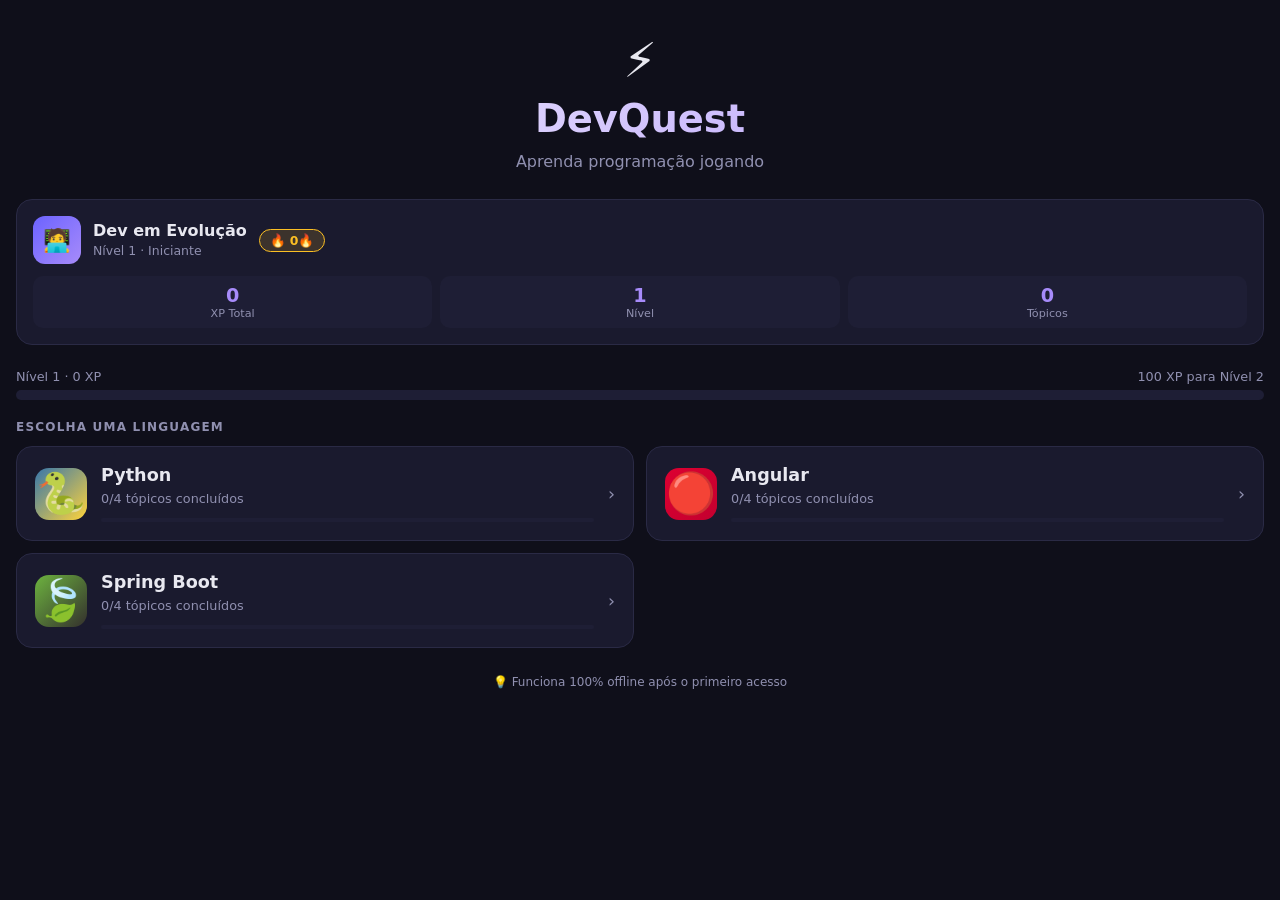
==== index.html @ 0dd75a83 "feat: DevQuest — PWA para aprender Angular, Spring Boot e Python Site de aprendizado gamificado com:" ====
<!DOCTYPE html>
<html lang="pt-BR">
<head>
  <meta charset="UTF-8">
  <meta name="viewport" content="width=device-width, initial-scale=1, viewport-fit=cover">
  <meta name="theme-color" content="#6c63ff">
  <meta name="description" content="Aprenda Angular, Spring Boot e Python com quizzes interativos e exemplos práticos">
  <meta name="mobile-web-app-capable" content="yes">
  <meta name="apple-mobile-web-app-capable" content="yes">
  <meta name="apple-mobile-web-app-status-bar-style" content="black-translucent">
  <meta name="apple-mobile-web-app-title" content="DevQuest">
  <link rel="manifest" href="manifest.json">
  <title>DevQuest — Aprenda Programação</title>
  <link rel="stylesheet" href="style.css">
</head>
<body>

<!-- Offline badge -->
<div id="offline-badge" class="offline-badge">
  📴 Você está offline — conteúdo disponível localmente
</div>

<!-- Toast notification -->
<div id="toast" class="toast">
  <div class="toast-icon"></div>
  <div class="toast-text"></div>
  <div class="toast-sub"></div>
</div>

<div id="app">

  <!-- ══════════════════════════════════════
       HOME SCREEN
  ══════════════════════════════════════ -->
  <div id="screen-home" class="screen">

    <!-- Hero -->
    <div class="home-hero">
      <div class="home-logo">⚡</div>
      <h1>DevQuest</h1>
      <p>Aprenda programação jogando</p>
    </div>

    <!-- Install Banner -->
    <div id="install-banner" class="install-banner">
      <p>📲 <strong>Instale o app</strong> para usar offline no seu celular</p>
      <button class="btn-install" onclick="installApp()">Instalar</button>
      <button class="btn-dismiss" onclick="dismissInstall()">✕</button>
    </div>

    <!-- Player Card -->
    <div class="player-card">
      <div class="player-top">
        <div class="player-avatar">🧑‍💻</div>
        <div class="player-info">
          <h3>Dev em Evolução</h3>
          <small id="player-level">Nível 1 · Iniciante</small>
        </div>
        <div class="streak-badge">🔥 <span id="stat-streak">0</span></div>
      </div>
      <div class="player-stats">
        <div class="stat-box">
          <div class="val" id="stat-xp">0</div>
          <div class="lbl">XP Total</div>
        </div>
        <div class="stat-box">
          <div class="val" id="stat-level">1</div>
          <div class="lbl">Nível</div>
        </div>
        <div class="stat-box">
          <div class="val" id="stat-topics">0</div>
          <div class="lbl">Tópicos</div>
        </div>
      </div>
    </div>

    <!-- XP Bar -->
    <div class="xp-progress">
      <div class="xp-progress-label">
        <span id="xp-progress-label-left">Nível 1 · 0 XP</span>
        <span id="xp-progress-label-right">100 XP para Nível 2</span>
      </div>
      <div class="xp-progress-track">
        <div id="xp-progress-fill" class="xp-progress-fill" style="width:0%"></div>
      </div>
    </div>

    <!-- Language cards -->
    <div class="section-title">Escolha uma linguagem</div>
    <div id="lang-grid" class="lang-grid"></div>

    <!-- Footer tip -->
    <p style="text-align:center;color:var(--text2);font-size:.75rem;padding:0 16px 32px;">
      💡 Funciona 100% offline após o primeiro acesso
    </p>
  </div>

  <!-- ══════════════════════════════════════
       TOPICS SCREEN
  ══════════════════════════════════════ -->
  <div id="screen-topics" class="screen">
    <div class="header">
      <div class="header-inner">
        <button class="btn-back" onclick="renderHome()">‹</button>
        <div class="header-title">
          <span id="topics-lang-icon"></span> <span id="topics-lang-name"></span>
        </div>
        <div class="xp-bar-mini">
          <span id="mini-xp-text"></span>
          <div class="xp-track"><div id="mini-xp-fill" class="xp-fill" style="width:0%"></div></div>
        </div>
      </div>
    </div>
    <div id="topics-list" class="topics-list"></div>
  </div>

  <!-- ══════════════════════════════════════
       LESSON SCREEN
  ══════════════════════════════════════ -->
  <div id="screen-lesson" class="screen">
    <div class="header">
      <div class="header-inner">
        <button class="btn-back" onclick="showTopics(STATE.currentLang)">‹</button>
        <div class="header-title" id="lesson-title"></div>
        <span id="lesson-lang" style="font-size:.75rem;color:var(--text2);flex-shrink:0"></span>
      </div>
    </div>
    <div id="lesson-body" class="lesson-body container"></div>
  </div>

  <!-- ══════════════════════════════════════
       QUIZ SCREEN
  ══════════════════════════════════════ -->
  <div id="screen-quiz" class="screen">
    <div class="header">
      <div class="header-inner">
        <button class="btn-back" onclick="showLesson(STATE.currentLang, STATE.currentTopic)">‹</button>
        <div class="header-title" id="quiz-title">Quiz</div>
        <span id="quiz-score-text" style="font-size:.78rem;color:var(--green);flex-shrink:0;font-weight:600"></span>
      </div>
    </div>

    <div class="quiz-progress-wrap container">
      <div class="quiz-progress-info">
        <span id="question-num"></span>
        <span id="quiz-progress-text"></span>
      </div>
      <div class="quiz-track">
        <div id="quiz-fill" class="quiz-fill" style="width:0%"></div>
      </div>
    </div>

    <div class="quiz-body container">
      <div class="question-num" id="question-num"></div>
      <div class="question-text" id="question-text"></div>
      <div id="options-list" class="options-list"></div>
      <div id="feedback-box" class="feedback-box"></div>
      <button id="btn-next" class="btn-next" onclick="nextQuestion()">Próxima →</button>
    </div>
  </div>

  <!-- ══════════════════════════════════════
       RESULTS SCREEN
  ══════════════════════════════════════ -->
  <div id="screen-results" class="screen">
    <div class="header">
      <div class="header-inner">
        <div class="header-title">Resultado</div>
      </div>
    </div>

    <div class="results-body">
      <div id="results-trophy" class="results-trophy">🏆</div>
      <h2 id="results-title" class="results-title">Perfeito!</h2>
      <p id="results-score" class="results-score"></p>

      <div class="results-xp-gained">
        <div class="xp-num" id="results-xp-num">+0</div>
        <div class="xp-lbl">XP Ganho</div>
      </div>

      <div id="results-stars" class="results-stars"></div>

      <button class="btn-results primary" onclick="showTopics(STATE.currentLang)">
        Ver todos os tópicos
      </button>
      <button class="btn-results secondary" onclick="startQuiz()">
        🔄 Refazer quiz
      </button>
      <button class="btn-results secondary" onclick="renderHome()">
        🏠 Início
      </button>
    </div>
  </div>

</div><!-- #app -->

<!-- Data files -->
<script src="data/python.js"></script>
<script src="data/angular.js"></script>
<script src="data/spring.js"></script>
<!-- App logic -->
<script src="app.js"></script>

<script>
  // Update topics count on home
  document.addEventListener('DOMContentLoaded', () => {
    const orig = renderHome;
    renderHome = function() {
      orig();
      const total = Object.keys(STATE.completed).length;
      const el = document.getElementById('stat-topics');
      if (el) el.textContent = total;
    };
    renderHome();
  });
</script>
</body>
</html>
---- style.css ----
/* ============ RESET & BASE ============ */
*, *::before, *::after { box-sizing: border-box; margin: 0; padding: 0; }

:root {
  --bg: #0f0f1a;
  --bg2: #161628;
  --bg3: #1e1e35;
  --card: #1a1a2e;
  --border: #2a2a45;
  --text: #e8e8f0;
  --text2: #9090b0;
  --accent: #6c63ff;
  --accent2: #a78bfa;
  --green: #4ade80;
  --red: #f87171;
  --yellow: #fbbf24;
  --orange: #fb923c;
  --radius: 16px;
  --radius-sm: 10px;
  --shadow: 0 4px 24px rgba(0,0,0,.4);
  --font: 'Segoe UI', system-ui, -apple-system, sans-serif;
  --mono: 'Fira Code', 'Cascadia Code', 'Consolas', monospace;
}

html { font-size: 16px; scroll-behavior: smooth; }

body {
  font-family: var(--font);
  background: var(--bg);
  color: var(--text);
  min-height: 100vh;
  overflow-x: hidden;
  -webkit-tap-highlight-color: transparent;
}

/* ============ TYPOGRAPHY ============ */
h1, h2, h3, h4 { font-weight: 700; line-height: 1.2; }
p { line-height: 1.7; }
code {
  font-family: var(--mono);
  background: rgba(108,99,255,.15);
  color: var(--accent2);
  padding: 2px 6px;
  border-radius: 5px;
  font-size: .88em;
}
strong { color: #c4b5fd; }

/* ============ SCROLLBAR ============ */
::-webkit-scrollbar { width: 6px; }
::-webkit-scrollbar-track { background: var(--bg2); }
::-webkit-scrollbar-thumb { background: var(--border); border-radius: 3px; }

/* ============ LAYOUT ============ */
#app { min-height: 100vh; }

.screen {
  display: none;
  min-height: 100vh;
  padding-bottom: env(safe-area-inset-bottom, 20px);
}
.screen.active { display: flex; flex-direction: column; }

.container { width: 100%; max-width: 680px; margin: 0 auto; padding: 0 16px; }

/* ============ HEADER ============ */
.header {
  position: sticky;
  top: 0;
  z-index: 100;
  background: rgba(15,15,26,.92);
  backdrop-filter: blur(20px);
  -webkit-backdrop-filter: blur(20px);
  border-bottom: 1px solid var(--border);
  padding: 12px 16px;
}
.header-inner {
  max-width: 680px;
  margin: 0 auto;
  display: flex;
  align-items: center;
  gap: 12px;
}
.btn-back {
  background: var(--bg3);
  border: 1px solid var(--border);
  color: var(--text);
  width: 38px;
  height: 38px;
  border-radius: 10px;
  display: flex;
  align-items: center;
  justify-content: center;
  cursor: pointer;
  font-size: 1.1rem;
  flex-shrink: 0;
  transition: background .15s;
}
.btn-back:hover { background: var(--border); }
.header-title { font-size: 1.05rem; font-weight: 700; flex: 1; }

/* ============ XP BAR (header) ============ */
.xp-bar-mini {
  display: flex;
  align-items: center;
  gap: 8px;
  font-size: .8rem;
  color: var(--text2);
  flex-shrink: 0;
}
.xp-track {
  width: 60px;
  height: 6px;
  background: var(--bg3);
  border-radius: 3px;
  overflow: hidden;
}
.xp-fill {
  height: 100%;
  background: linear-gradient(90deg, var(--accent), var(--accent2));
  border-radius: 3px;
  transition: width .4s ease;
}

/* ============ HOME SCREEN ============ */
.home-hero {
  padding: 32px 16px 24px;
  text-align: center;
}
.home-logo { font-size: 3rem; margin-bottom: 8px; }
.home-hero h1 { font-size: 2rem; background: linear-gradient(135deg, #fff, var(--accent2)); -webkit-background-clip: text; -webkit-text-fill-color: transparent; background-clip: text; }
.home-hero p { color: var(--text2); margin-top: 6px; }

/* Player card */
.player-card {
  background: var(--card);
  border: 1px solid var(--border);
  border-radius: var(--radius);
  padding: 16px;
  margin: 0 16px 24px;
}
.player-top { display: flex; align-items: center; gap: 12px; margin-bottom: 12px; }
.player-avatar {
  width: 48px; height: 48px;
  border-radius: 12px;
  background: linear-gradient(135deg, var(--accent), var(--accent2));
  display: flex; align-items: center; justify-content: center;
  font-size: 1.4rem; flex-shrink: 0;
}
.player-info h3 { font-size: 1rem; }
.player-info small { color: var(--text2); font-size: .78rem; }
.player-stats { display: grid; grid-template-columns: repeat(3, 1fr); gap: 8px; }
.stat-box {
  background: var(--bg3);
  border-radius: 10px;
  padding: 8px;
  text-align: center;
}
.stat-box .val { font-size: 1.2rem; font-weight: 700; color: var(--accent2); }
.stat-box .lbl { font-size: .7rem; color: var(--text2); }

/* XP Progress */
.xp-progress { padding: 0 16px 20px; }
.xp-progress-label { display: flex; justify-content: space-between; font-size: .8rem; color: var(--text2); margin-bottom: 6px; }
.xp-progress-track { height: 10px; background: var(--bg3); border-radius: 5px; overflow: hidden; }
.xp-progress-fill { height: 100%; background: linear-gradient(90deg, var(--accent), var(--accent2)); border-radius: 5px; transition: width .5s ease; }

/* Language cards */
.section-title { font-size: .75rem; font-weight: 700; text-transform: uppercase; letter-spacing: .1em; color: var(--text2); padding: 0 16px; margin-bottom: 12px; }
.lang-grid { display: flex; flex-direction: column; gap: 12px; padding: 0 16px 24px; }
.lang-card {
  background: var(--card);
  border: 1px solid var(--border);
  border-radius: var(--radius);
  padding: 18px;
  cursor: pointer;
  transition: transform .18s, border-color .18s, box-shadow .18s;
  position: relative;
  overflow: hidden;
}
.lang-card::before {
  content: '';
  position: absolute;
  inset: 0;
  opacity: 0;
  transition: opacity .18s;
}
.lang-card:hover { transform: translateY(-2px); box-shadow: var(--shadow); }
.lang-card:hover::before { opacity: 1; }
.lang-card:active { transform: scale(.98); }

.lang-card-inner { display: flex; align-items: center; gap: 14px; position: relative; z-index: 1; }
.lang-icon { font-size: 2.2rem; width: 52px; height: 52px; border-radius: 14px; display: flex; align-items: center; justify-content: center; flex-shrink: 0; }
.lang-info { flex: 1; }
.lang-info h3 { font-size: 1.1rem; margin-bottom: 2px; }
.lang-info p { font-size: .8rem; color: var(--text2); }
.lang-progress-bar { height: 4px; background: var(--bg3); border-radius: 2px; margin-top: 8px; overflow: hidden; }
.lang-progress-fill { height: 100%; border-radius: 2px; transition: width .5s; }
.lang-arrow { color: var(--text2); font-size: 1.1rem; }

/* ============ TOPICS SCREEN ============ */
.topics-list { padding: 16px; display: flex; flex-direction: column; gap: 10px; }
.topic-item {
  background: var(--card);
  border: 1px solid var(--border);
  border-radius: var(--radius-sm);
  padding: 14px 16px;
  display: flex;
  align-items: center;
  gap: 12px;
  cursor: pointer;
  transition: transform .15s, border-color .15s;
}
.topic-item:hover { transform: translateX(4px); border-color: var(--accent); }
.topic-item:active { transform: scale(.98); }
.topic-icon { font-size: 1.4rem; width: 40px; height: 40px; border-radius: 10px; background: var(--bg3); display: flex; align-items: center; justify-content: center; flex-shrink: 0; }
.topic-info { flex: 1; }
.topic-info h4 { font-size: .95rem; margin-bottom: 2px; }
.topic-info small { font-size: .75rem; color: var(--text2); }
.topic-status { display: flex; flex-direction: column; align-items: flex-end; gap: 4px; }
.topic-xp { font-size: .75rem; color: var(--yellow); font-weight: 600; }
.topic-done { font-size: .75rem; color: var(--green); }
.topic-locked { font-size: .75rem; color: var(--text2); }

/* ============ LESSON SCREEN ============ */
.lesson-body { padding: 16px; flex: 1; overflow-y: auto; }
.lesson-theory {
  background: var(--card);
  border: 1px solid var(--border);
  border-radius: var(--radius);
  padding: 18px;
  margin-bottom: 16px;
  line-height: 1.8;
  font-size: .92rem;
}
.example-block { margin-bottom: 16px; }
.example-block h4 { font-size: .85rem; color: var(--text2); text-transform: uppercase; letter-spacing: .07em; margin-bottom: 8px; }
.example-block h3 { font-size: .95rem; margin-bottom: 8px; font-weight: 600; }
.code-box {
  background: #0d0d1a;
  border: 1px solid var(--border);
  border-radius: var(--radius-sm);
  padding: 14px;
  overflow-x: auto;
  position: relative;
}
.code-box pre {
  font-family: var(--mono);
  font-size: .78rem;
  line-height: 1.7;
  color: #c9d1d9;
  white-space: pre;
}
/* Syntax highlight colors */
.code-box .kw { color: #ff79c6; }
.code-box .fn { color: #50fa7b; }
.code-box .st { color: #f1fa8c; }
.code-box .cm { color: #6272a4; font-style: italic; }
.code-box .nb { color: #bd93f9; }
.copy-btn {
  position: absolute;
  top: 8px;
  right: 8px;
  background: var(--bg3);
  border: 1px solid var(--border);
  color: var(--text2);
  border-radius: 6px;
  padding: 4px 8px;
  font-size: .7rem;
  cursor: pointer;
  transition: all .15s;
}
.copy-btn:hover { background: var(--accent); color: #fff; border-color: var(--accent); }
.explanation-box {
  background: rgba(108,99,255,.1);
  border-left: 3px solid var(--accent);
  border-radius: 0 8px 8px 0;
  padding: 10px 14px;
  margin-top: 8px;
  font-size: .83rem;
  color: var(--text2);
}

.btn-start-quiz {
  width: 100%;
  padding: 16px;
  background: linear-gradient(135deg, var(--accent), #8b5cf6);
  border: none;
  border-radius: var(--radius);
  color: #fff;
  font-size: 1rem;
  font-weight: 700;
  cursor: pointer;
  margin-top: 8px;
  transition: opacity .15s, transform .15s;
  letter-spacing: .03em;
}
.btn-start-quiz:hover { opacity: .9; transform: translateY(-1px); }
.btn-start-quiz:active { transform: scale(.98); }

/* ============ QUIZ SCREEN ============ */
.quiz-progress-wrap { padding: 12px 16px 0; }
.quiz-progress-info { display: flex; justify-content: space-between; align-items: center; margin-bottom: 6px; font-size: .8rem; color: var(--text2); }
.quiz-track { height: 6px; background: var(--bg3); border-radius: 3px; overflow: hidden; }
.quiz-fill { height: 100%; background: linear-gradient(90deg, var(--accent), var(--accent2)); border-radius: 3px; transition: width .35s ease; }

.quiz-body { padding: 16px; flex: 1; display: flex; flex-direction: column; }
.question-num { font-size: .75rem; color: var(--text2); text-transform: uppercase; letter-spacing: .08em; margin-bottom: 8px; }
.question-text {
  font-size: 1.05rem;
  font-weight: 600;
  line-height: 1.5;
  margin-bottom: 20px;
  min-height: 60px;
}

.options-list { display: flex; flex-direction: column; gap: 10px; margin-bottom: 16px; }
.option-btn {
  background: var(--card);
  border: 1.5px solid var(--border);
  border-radius: var(--radius-sm);
  padding: 14px 16px;
  color: var(--text);
  font-size: .9rem;
  text-align: left;
  cursor: pointer;
  transition: all .18s;
  display: flex;
  align-items: center;
  gap: 10px;
  line-height: 1.4;
}
.option-btn:hover:not(:disabled) { border-color: var(--accent); background: rgba(108,99,255,.1); }
.option-btn:active:not(:disabled) { transform: scale(.98); }
.option-btn.correct { border-color: var(--green); background: rgba(74,222,128,.12); color: var(--green); }
.option-btn.wrong { border-color: var(--red); background: rgba(248,113,113,.12); color: var(--red); }
.option-btn.reveal { border-color: var(--green); background: rgba(74,222,128,.08); }
.option-btn:disabled { cursor: default; }
.option-letter {
  width: 26px; height: 26px;
  border-radius: 7px;
  background: var(--bg3);
  display: flex; align-items: center; justify-content: center;
  font-size: .75rem;
  font-weight: 700;
  flex-shrink: 0;
  transition: all .18s;
}
.option-btn.correct .option-letter { background: var(--green); color: #0f0f1a; }
.option-btn.wrong .option-letter { background: var(--red); color: #0f0f1a; }

.feedback-box {
  background: var(--bg3);
  border-radius: var(--radius-sm);
  padding: 12px 14px;
  font-size: .85rem;
  margin-bottom: 14px;
  display: none;
  border-left: 3px solid var(--border);
  animation: slideUp .2s ease;
}
.feedback-box.show { display: block; }
.feedback-box.correct { border-color: var(--green); }
.feedback-box.wrong { border-color: var(--red); }
.feedback-header { font-weight: 700; margin-bottom: 4px; display: flex; align-items: center; gap: 6px; }

@keyframes slideUp { from { opacity: 0; transform: translateY(8px); } to { opacity: 1; transform: translateY(0); } }

.btn-next {
  width: 100%;
  padding: 14px;
  background: var(--accent);
  border: none;
  border-radius: var(--radius-sm);
  color: #fff;
  font-size: .95rem;
  font-weight: 700;
  cursor: pointer;
  transition: opacity .15s, transform .15s;
  display: none;
}
.btn-next.show { display: block; animation: slideUp .2s ease; }
.btn-next:hover { opacity: .9; }
.btn-next:active { transform: scale(.98); }

/* ============ RESULTS SCREEN ============ */
.results-body { flex: 1; display: flex; flex-direction: column; align-items: center; justify-content: center; padding: 24px 16px; text-align: center; }
.results-trophy { font-size: 4rem; margin-bottom: 8px; animation: bounceIn .5s ease; }
@keyframes bounceIn { 0% { transform: scale(0); } 70% { transform: scale(1.1); } 100% { transform: scale(1); } }
.results-title { font-size: 1.6rem; font-weight: 800; margin-bottom: 6px; }
.results-score { font-size: 1rem; color: var(--text2); margin-bottom: 24px; }
.results-xp-gained {
  background: linear-gradient(135deg, rgba(108,99,255,.2), rgba(167,139,250,.1));
  border: 1px solid var(--accent);
  border-radius: var(--radius);
  padding: 16px 32px;
  margin-bottom: 24px;
}
.results-xp-gained .xp-num { font-size: 2.5rem; font-weight: 800; color: var(--accent2); }
.results-xp-gained .xp-lbl { font-size: .85rem; color: var(--text2); }
.results-stars { font-size: 2rem; margin-bottom: 20px; letter-spacing: 4px; }
.btn-results {
  width: 100%;
  max-width: 320px;
  padding: 14px;
  border-radius: var(--radius-sm);
  font-size: .95rem;
  font-weight: 700;
  cursor: pointer;
  transition: all .15s;
  margin-bottom: 10px;
}
.btn-results.primary { background: var(--accent); border: none; color: #fff; }
.btn-results.secondary { background: transparent; border: 1.5px solid var(--border); color: var(--text); }
.btn-results:hover { opacity: .85; transform: translateY(-1px); }

/* ============ ACHIEVEMENTS TOAST ============ */
.toast {
  position: fixed;
  bottom: calc(env(safe-area-inset-bottom, 0px) + 16px);
  left: 50%;
  transform: translateX(-50%) translateY(80px);
  background: var(--bg3);
  border: 1px solid var(--accent);
  border-radius: var(--radius-sm);
  padding: 12px 20px;
  font-size: .85rem;
  z-index: 1000;
  text-align: center;
  transition: transform .3s ease;
  min-width: 220px;
  box-shadow: var(--shadow);
  pointer-events: none;
}
.toast.show { transform: translateX(-50%) translateY(0); }
.toast-icon { font-size: 1.4rem; margin-bottom: 4px; }
.toast-text { font-weight: 600; color: var(--accent2); }
.toast-sub { font-size: .75rem; color: var(--text2); }

/* ============ STREAK BADGE ============ */
.streak-badge {
  display: inline-flex;
  align-items: center;
  gap: 4px;
  background: rgba(251,191,36,.15);
  border: 1px solid var(--yellow);
  border-radius: 20px;
  padding: 3px 10px;
  font-size: .78rem;
  color: var(--yellow);
  font-weight: 600;
}

/* ============ LEVEL PILL ============ */
.level-pill {
  display: inline-flex;
  align-items: center;
  gap: 6px;
  background: rgba(108,99,255,.15);
  border: 1px solid var(--accent);
  border-radius: 20px;
  padding: 4px 12px;
  font-size: .8rem;
  color: var(--accent2);
  font-weight: 600;
}

/* ============ OFFLINE BADGE ============ */
.offline-badge {
  position: fixed;
  top: 0;
  left: 0;
  right: 0;
  background: var(--orange);
  color: #000;
  text-align: center;
  padding: 6px;
  font-size: .78rem;
  font-weight: 700;
  z-index: 200;
  display: none;
}
.offline-badge.show { display: block; }

/* ============ INSTALL BANNER ============ */
.install-banner {
  background: linear-gradient(135deg, rgba(108,99,255,.2), rgba(167,139,250,.1));
  border: 1px solid var(--accent);
  border-radius: var(--radius);
  padding: 14px 16px;
  margin: 0 16px 16px;
  display: none;
  align-items: center;
  gap: 12px;
}
.install-banner.show { display: flex; }
.install-banner p { flex: 1; font-size: .83rem; }
.install-banner p strong { color: var(--accent2); }
.btn-install {
  background: var(--accent);
  border: none;
  border-radius: 8px;
  color: #fff;
  padding: 8px 14px;
  font-size: .8rem;
  font-weight: 700;
  cursor: pointer;
  flex-shrink: 0;
  white-space: nowrap;
}
.btn-dismiss { background: none; border: none; color: var(--text2); font-size: 1.1rem; cursor: pointer; }

/* ============ SCROLLABLE TABS (topics filter) ============ */
.topic-tabs {
  display: flex;
  gap: 8px;
  padding: 12px 16px;
  overflow-x: auto;
  scrollbar-width: none;
}
.topic-tabs::-webkit-scrollbar { display: none; }
.tab-btn {
  flex-shrink: 0;
  padding: 6px 14px;
  border-radius: 20px;
  background: var(--bg3);
  border: 1px solid var(--border);
  color: var(--text2);
  font-size: .8rem;
  cursor: pointer;
  transition: all .15s;
}
.tab-btn.active { background: var(--accent); border-color: var(--accent); color: #fff; }

/* ============ ANIMATIONS ============ */
.fade-in { animation: fadeIn .25s ease; }
@keyframes fadeIn { from { opacity: 0; transform: translateY(6px); } to { opacity: 1; transform: translateY(0); } }

.pulse { animation: pulse 2s infinite; }
@keyframes pulse { 0%, 100% { opacity: 1; } 50% { opacity: .6; } }

/* ============ RESPONSIVE ============ */
@media (min-width: 480px) {
  .home-hero h1 { font-size: 2.4rem; }
  .lang-icon { font-size: 2.5rem; }
  .code-box pre { font-size: .82rem; }
}

@media (min-width: 680px) {
  .lang-grid { display: grid; grid-template-columns: 1fr 1fr; }
}

/* ============ DARK MODE SAFE ============ */
@media (prefers-color-scheme: dark) {
  /* already dark by default */
}

/* ============ REDUCED MOTION ============ */
@media (prefers-reduced-motion: reduce) {
  *, *::before, *::after { animation-duration: .01ms !important; transition-duration: .01ms !important; }
}
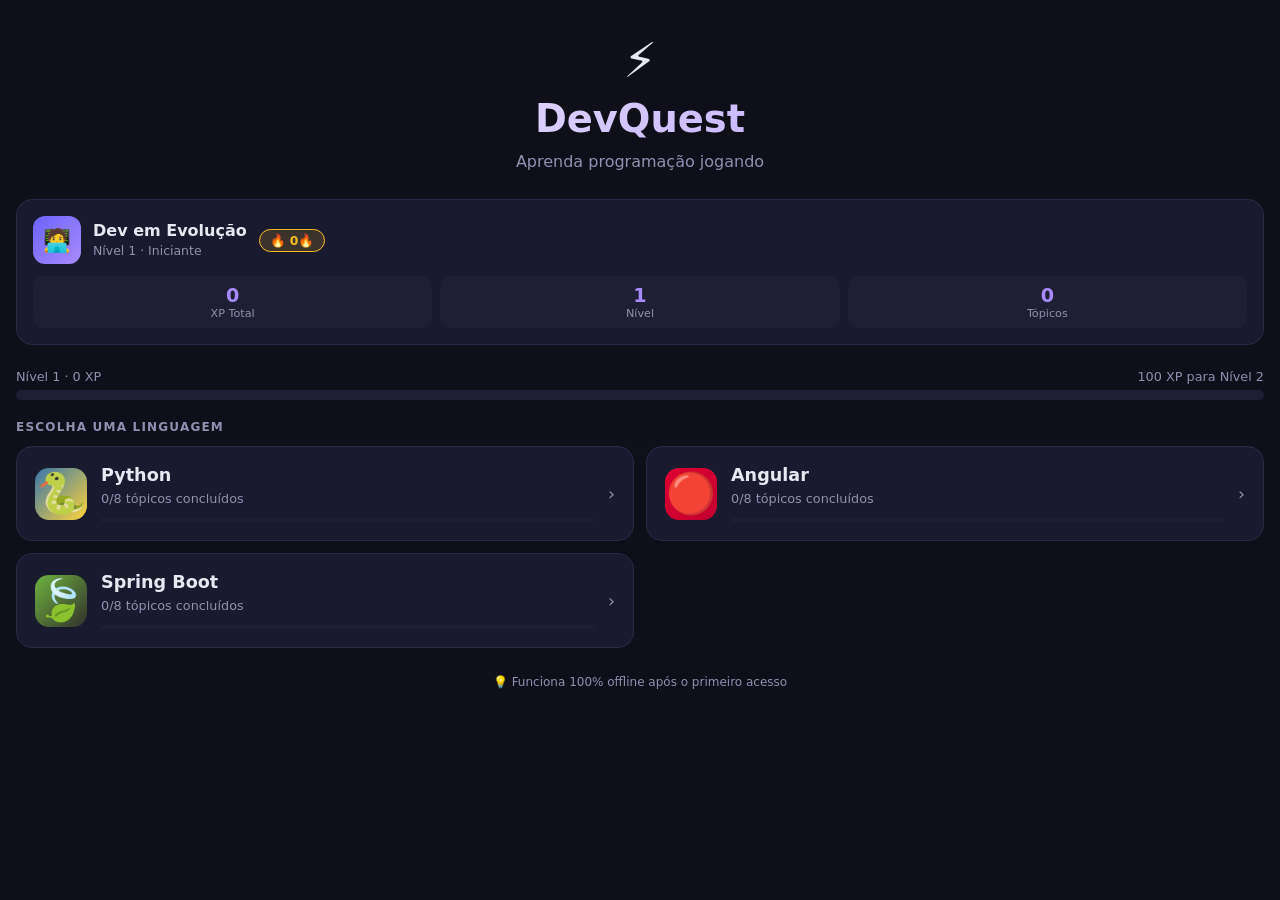
==== commit d8dc0ea3: "feat: adiciona 12 tópicos de mercado de trabalho Python: Decoradores (FastAPI/Flask), Async/Await, P" ====
--- a/index.html
+++ b/index.html
@@ -195,10 +195,14 @@
 
 </div><!-- #app -->
 
-<!-- Data files -->
+<!-- Data files base -->
 <script src="data/python.js"></script>
 <script src="data/angular.js"></script>
 <script src="data/spring.js"></script>
+<!-- Tópicos de mercado (devem vir depois dos base) -->
+<script src="data/python-mercado.js"></script>
+<script src="data/angular-mercado.js"></script>
+<script src="data/spring-mercado.js"></script>
 <!-- App logic -->
 <script src="app.js"></script>
 
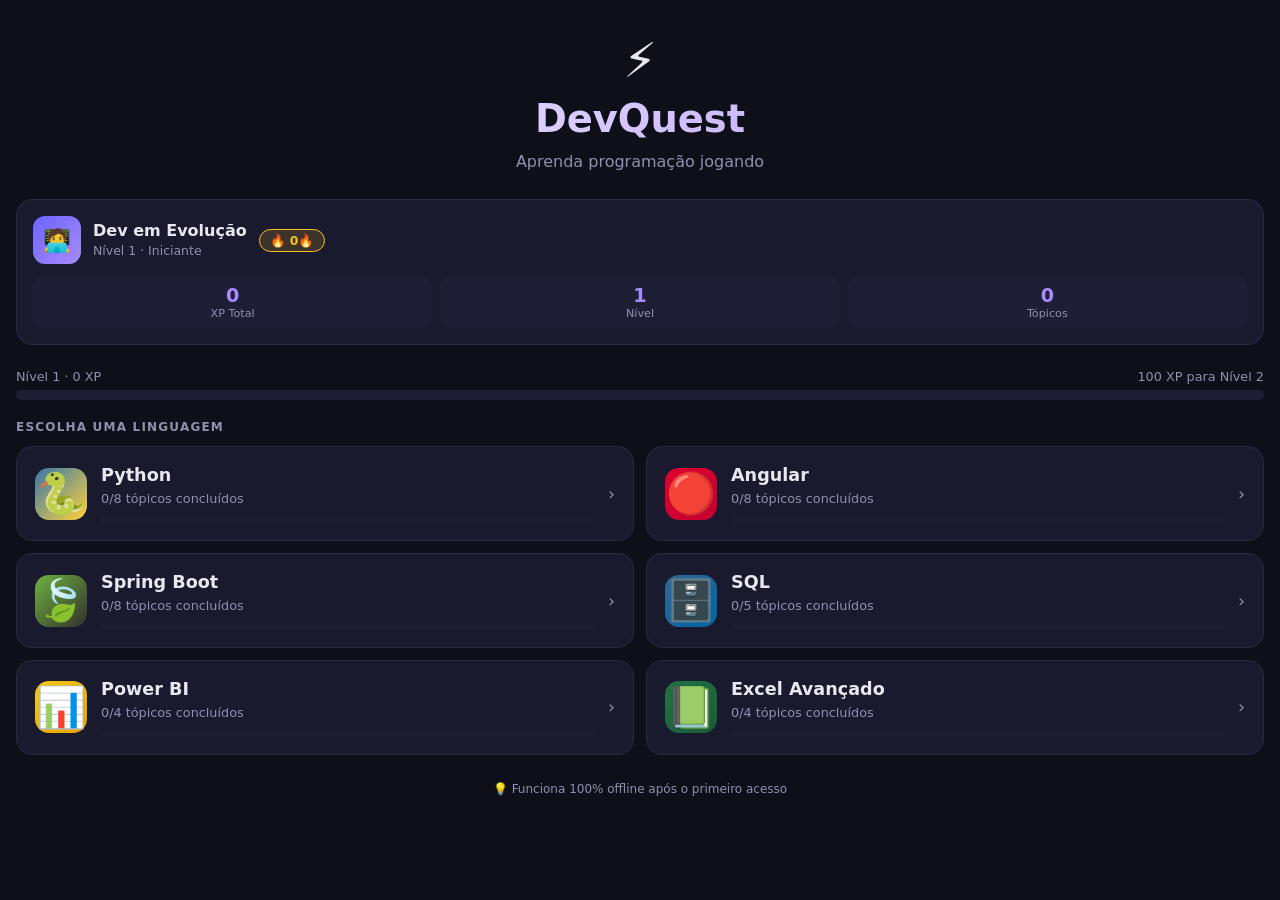
==== commit ef2e4d6a: "feat: adiciona SQL, Power BI, Excel Avançado e Análise de Dados Python Python Dados: NumPy, Matplotl" ====
--- a/index.html
+++ b/index.html
@@ -201,8 +201,13 @@
 <script src="data/spring.js"></script>
 <!-- Tópicos de mercado (devem vir depois dos base) -->
 <script src="data/python-mercado.js"></script>
+<script src="data/python-dados.js"></script>
 <script src="data/angular-mercado.js"></script>
 <script src="data/spring-mercado.js"></script>
+<!-- Novas linguagens/ferramentas -->
+<script src="data/sql.js"></script>
+<script src="data/powerbi.js"></script>
+<script src="data/excel.js"></script>
 <!-- App logic -->
 <script src="app.js"></script>
 
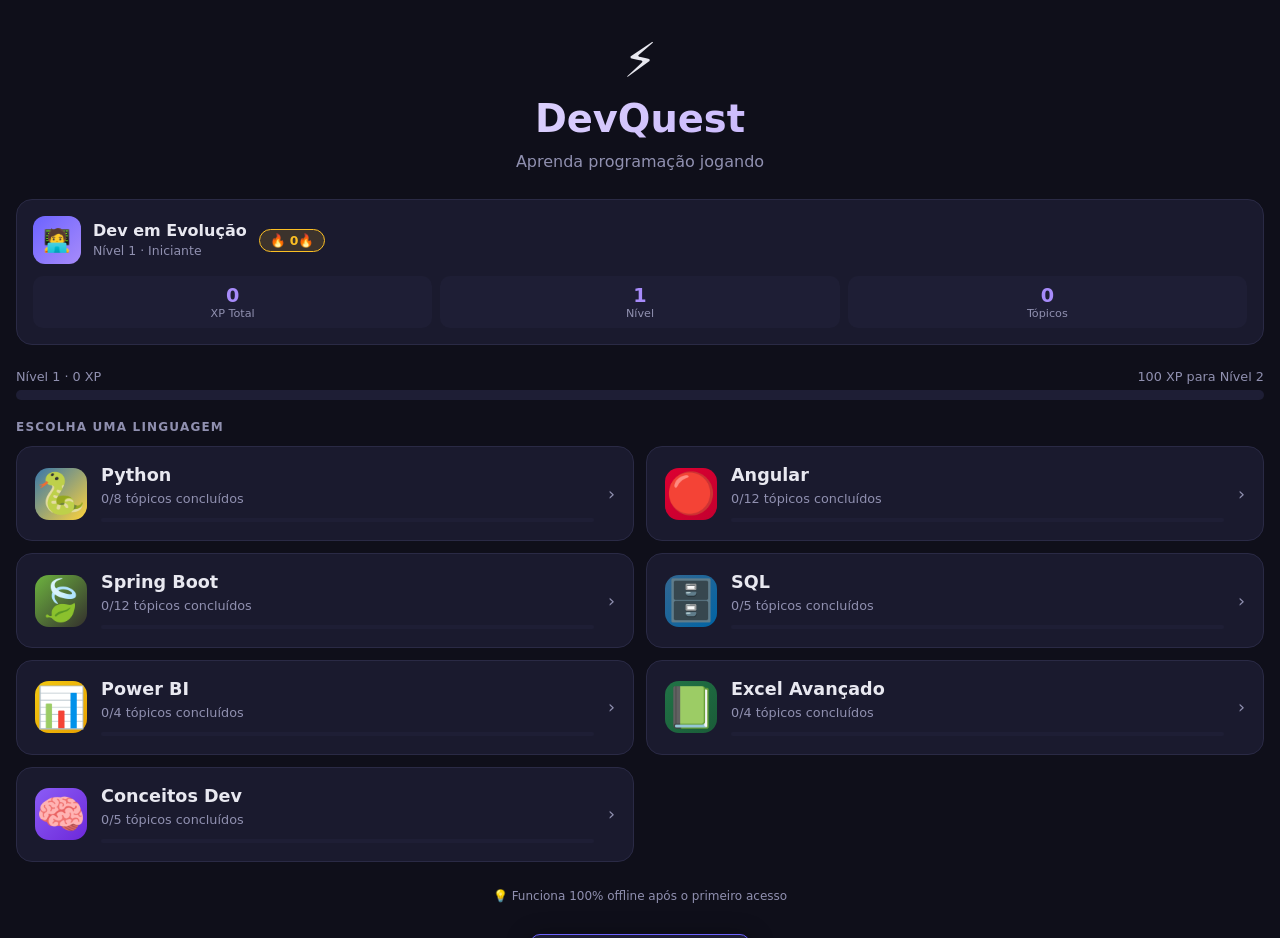
==== commit cf739c7b: "feat: add full-stack dev topics for Angular, Spring Boot, Git & Conceitos - Angular full-stack: Test" ====
--- a/index.html
+++ b/index.html
@@ -204,10 +204,15 @@
 <script src="data/python-dados.js"></script>
 <script src="data/angular-mercado.js"></script>
 <script src="data/spring-mercado.js"></script>
+<!-- Full-stack tópicos avançados -->
+<script src="data/angular-fullstack.js"></script>
+<script src="data/spring-fullstack.js"></script>
 <!-- Novas linguagens/ferramentas -->
 <script src="data/sql.js"></script>
 <script src="data/powerbi.js"></script>
 <script src="data/excel.js"></script>
+<script src="data/git.js"></script>
+<script src="data/conceitos.js"></script>
 <!-- App logic -->
 <script src="app.js"></script>
 
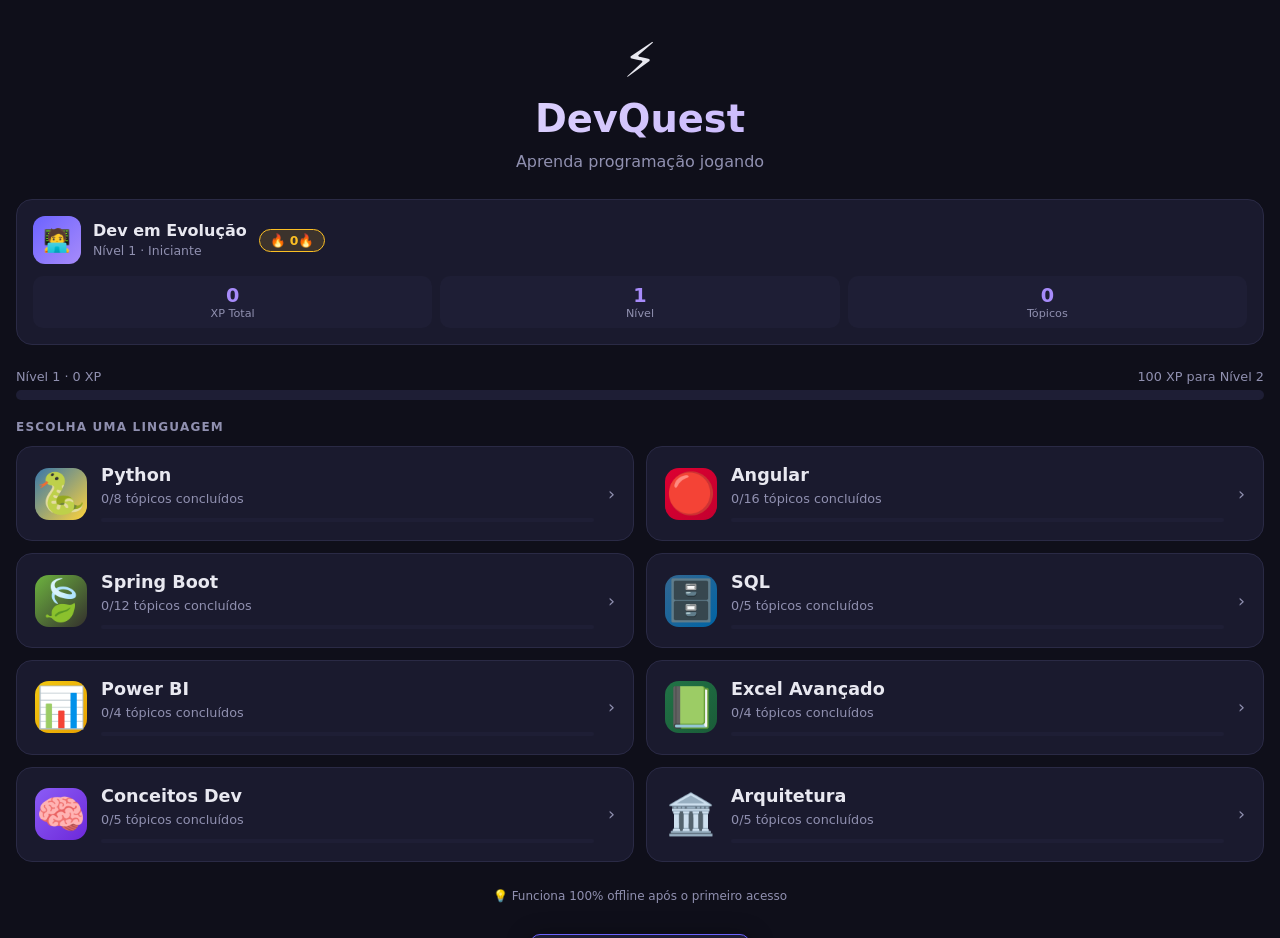
==== commit 8f0030b0: "feat: caminho completo básico ao profissional — Angular, Spring, Python e Arquitetura Angular Avança" ====
--- a/index.html
+++ b/index.html
@@ -202,11 +202,20 @@
 <!-- Tópicos de mercado (devem vir depois dos base) -->
 <script src="data/python-mercado.js"></script>
 <script src="data/python-dados.js"></script>
+<script src="data/python-fundamentos2.js"></script>
+<script src="data/python-analise.js"></script>
+<script src="data/python-pro.js"></script>
 <script src="data/angular-mercado.js"></script>
 <script src="data/spring-mercado.js"></script>
 <!-- Full-stack tópicos avançados -->
 <script src="data/angular-fullstack.js"></script>
+<script src="data/angular-avancado.js"></script>
 <script src="data/spring-fullstack.js"></script>
+<script src="data/spring-avancado.js"></script>
+<!-- Nível profissional Python -->
+<script src="data/python-testes.js"></script>
+<!-- Nova linguagem: Arquitetura -->
+<script src="data/arquitetura.js"></script>
 <!-- Novas linguagens/ferramentas -->
 <script src="data/sql.js"></script>
 <script src="data/powerbi.js"></script>
